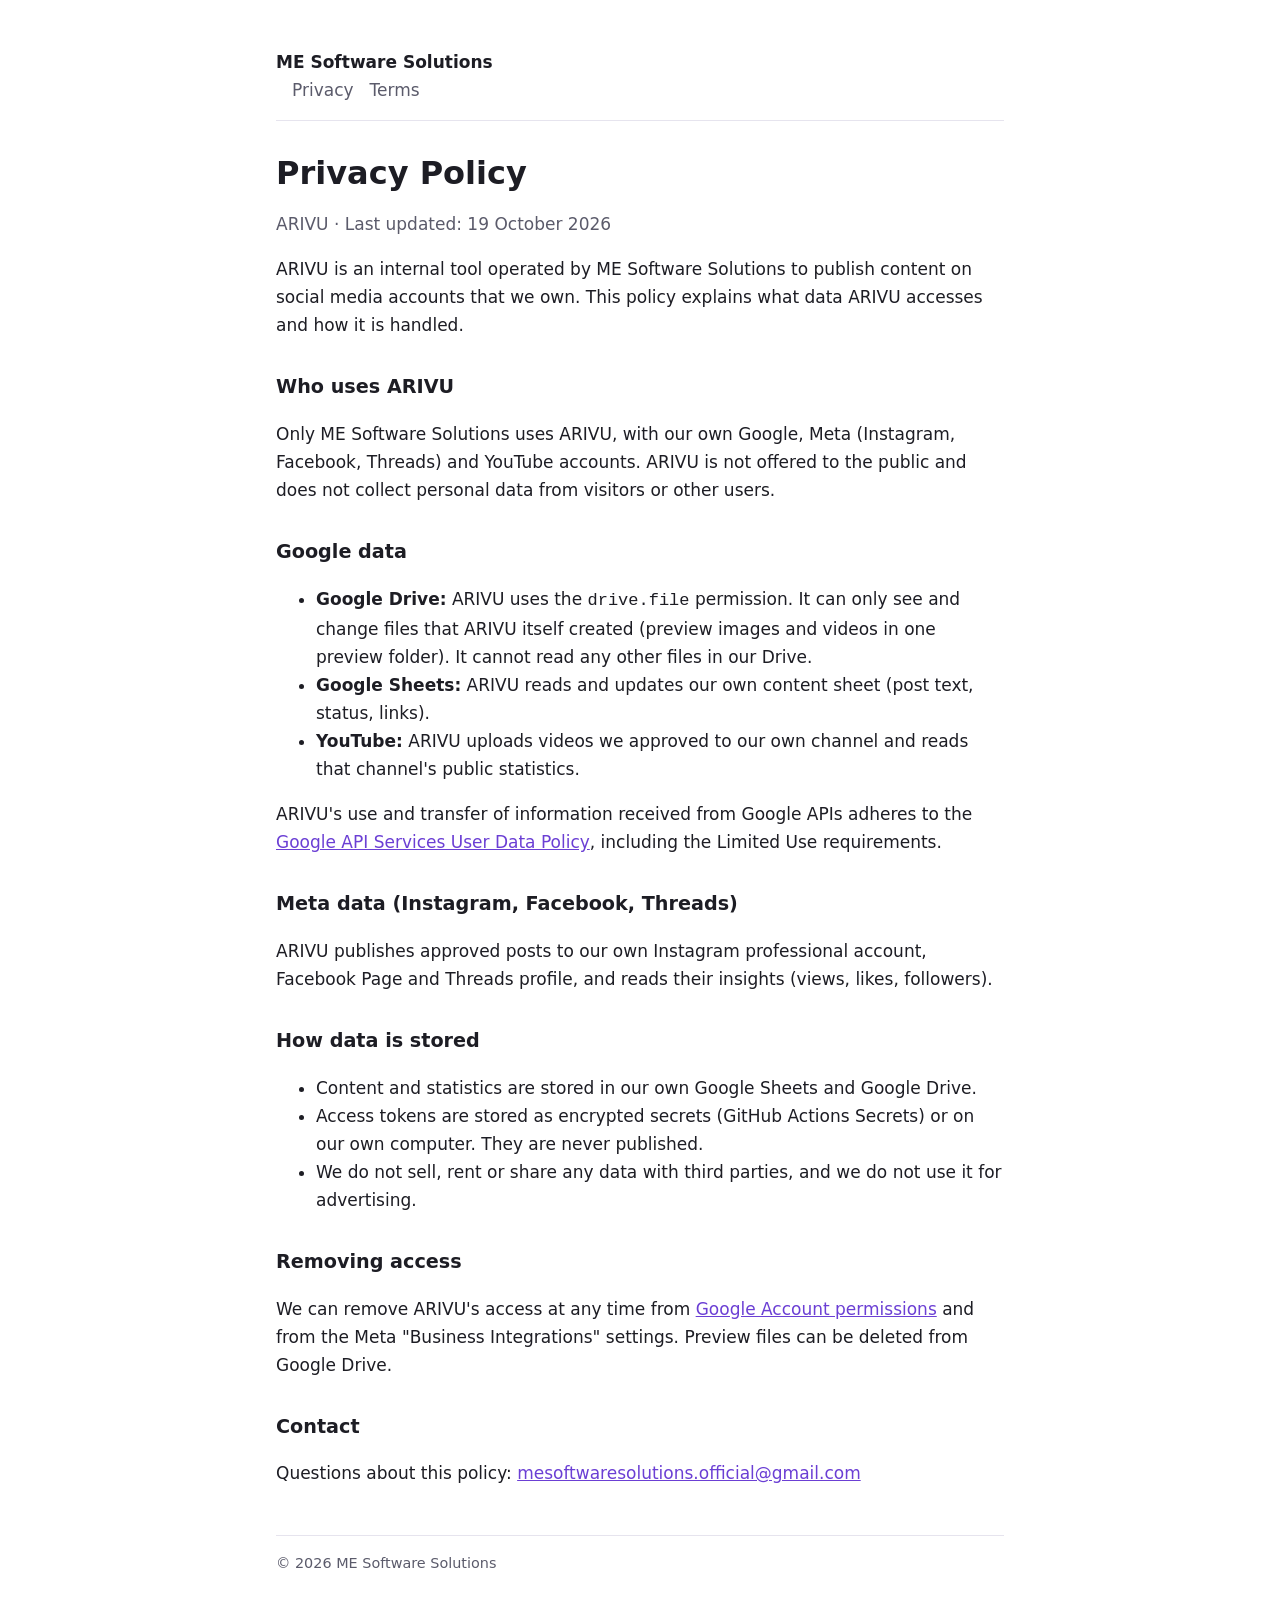
==== privacy.html @ d6d354a6 "Add ARIVU home, privacy policy and terms pages Co-Authored-By: Claude Opus 5.5 <noreply@anthropic.co" ====
<!doctype html>
<html lang="en">
<head>
<meta charset="utf-8">
<meta name="viewport" content="width=device-width, initial-scale=1">
<title>Privacy Policy — ARIVU</title>
<link rel="stylesheet" href="style.css">
</head>
<body>
<main>
  <header>
    <a class="brand" href="./">ME Software Solutions</a>
    <nav><a href="privacy.html">Privacy</a><a href="terms.html">Terms</a></nav>
  </header>

  <h1>Privacy Policy</h1>
  <p class="muted">ARIVU · Last updated: 19 October 2026</p>

  <p>ARIVU is an internal tool operated by ME Software Solutions to publish content on
  social media accounts that we own. This policy explains what data ARIVU accesses
  and how it is handled.</p>

  <h2>Who uses ARIVU</h2>
  <p>Only ME Software Solutions uses ARIVU, with our own Google, Meta (Instagram,
  Facebook, Threads) and YouTube accounts. ARIVU is not offered to the public and does
  not collect personal data from visitors or other users.</p>

  <h2>Google data</h2>
  <ul>
    <li><strong>Google Drive:</strong> ARIVU uses the <code>drive.file</code> permission.
      It can only see and change files that ARIVU itself created (preview images and
      videos in one preview folder). It cannot read any other files in our Drive.</li>
    <li><strong>Google Sheets:</strong> ARIVU reads and updates our own content sheet
      (post text, status, links).</li>
    <li><strong>YouTube:</strong> ARIVU uploads videos we approved to our own channel and
      reads that channel's public statistics.</li>
  </ul>
  <p>ARIVU's use and transfer of information received from Google APIs adheres to the
  <a href="https://developers.google.com/terms/api-services-user-data-policy">Google API
  Services User Data Policy</a>, including the Limited Use requirements.</p>

  <h2>Meta data (Instagram, Facebook, Threads)</h2>
  <p>ARIVU publishes approved posts to our own Instagram professional account, Facebook
  Page and Threads profile, and reads their insights (views, likes, followers).</p>

  <h2>How data is stored</h2>
  <ul>
    <li>Content and statistics are stored in our own Google Sheets and Google Drive.</li>
    <li>Access tokens are stored as encrypted secrets (GitHub Actions Secrets) or on our
      own computer. They are never published.</li>
    <li>We do not sell, rent or share any data with third parties, and we do not use it
      for advertising.</li>
  </ul>

  <h2>Removing access</h2>
  <p>We can remove ARIVU's access at any time from
  <a href="https://myaccount.google.com/permissions">Google Account permissions</a> and from
  the Meta "Business Integrations" settings. Preview files can be deleted from Google Drive.</p>

  <h2>Contact</h2>
  <p>Questions about this policy:
  <a href="mailto:mesoftwaresolutions.official@gmail.com">mesoftwaresolutions.official@gmail.com</a></p>

  <footer>© 2026 ME Software Solutions</footer>
</main>
</body>
</html>
---- style.css ----
:root {
  --bg: #ffffff;
  --text: #1d1d24;
  --muted: #5b5b6b;
  --accent: #6b3fd4;
  --line: #e6e4ee;
}
@media (prefers-color-scheme: dark) {
  :root { --bg: #121018; --text: #ecebf2; --muted: #a9a6b8; --accent: #b79cff; --line: #2b2836; }
}
* { box-sizing: border-box; }
body {
  margin: 0;
  background: var(--bg);
  color: var(--text);
  font: 17px/1.65 system-ui, -apple-system, "Segoe UI", Roboto, sans-serif;
}
main { max-width: 760px; margin: 0 auto; padding: 48px 16px 64px; }
header { border-bottom: 1px solid var(--line); padding-bottom: 16px; margin-bottom: 32px; }
header a.brand { color: var(--text); font-weight: 700; text-decoration: none; }
nav a { margin-left: 16px; color: var(--muted); text-decoration: none; }
nav a:hover, a { color: var(--accent); }
h1 { font-size: 2rem; line-height: 1.25; margin: 0 0 8px; }
h2 { font-size: 1.2rem; margin-top: 32px; }
.muted { color: var(--muted); }
footer { margin-top: 48px; padding-top: 16px; border-top: 1px solid var(--line); color: var(--muted); font-size: 0.9rem; }
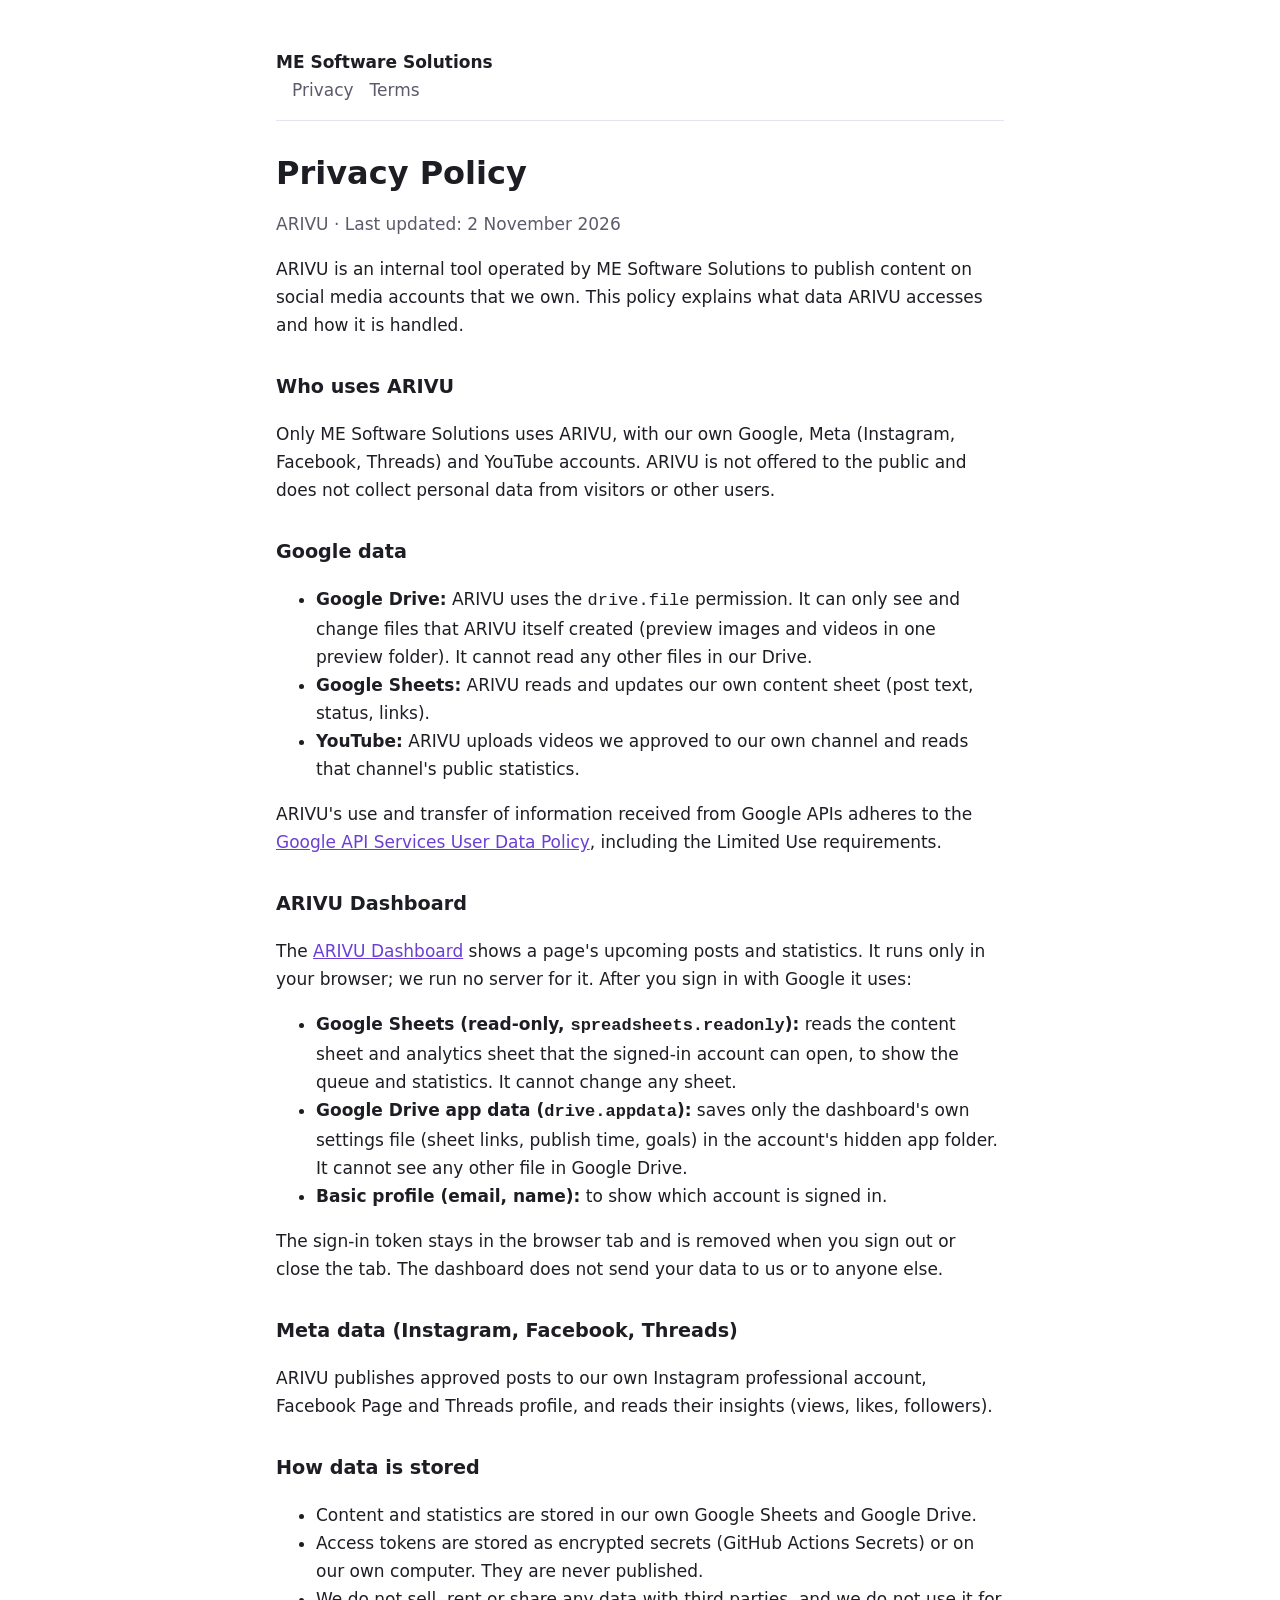
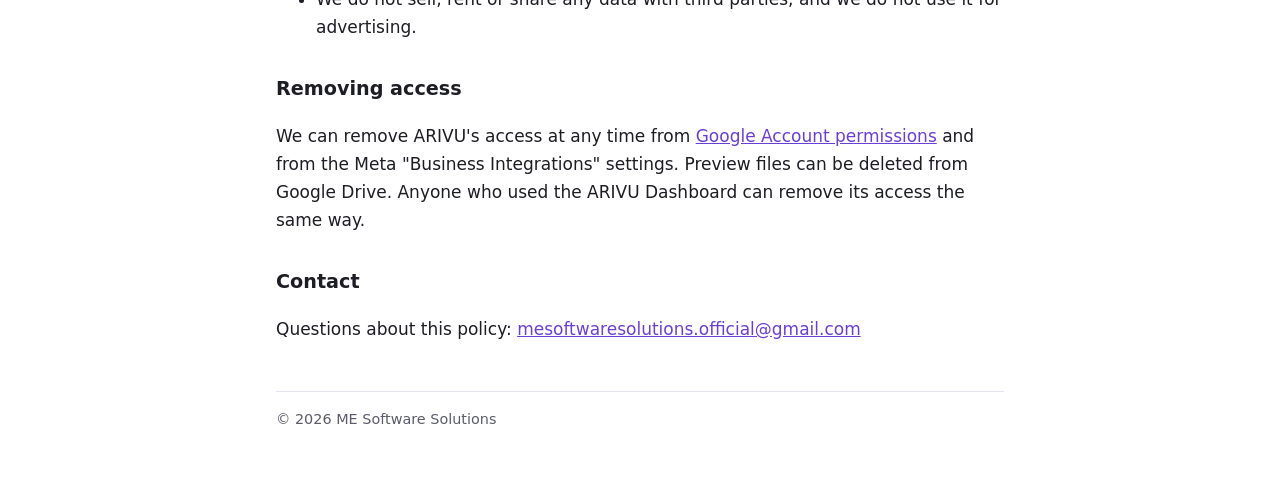
==== commit 74182d2d: "Privacy: add ARIVU Dashboard (read-only Sheets, Drive app data) Co-Authored-By: Claude Opus 5.5 <nor" ====
--- a/privacy.html
+++ b/privacy.html
@@ -14,7 +14,7 @@
   </header>
 
   <h1>Privacy Policy</h1>
-  <p class="muted">ARIVU · Last updated: 19 October 2026</p>
+  <p class="muted">ARIVU · Last updated: 2 November 2026</p>
 
   <p>ARIVU is an internal tool operated by ME Software Solutions to publish content on
   social media accounts that we own. This policy explains what data ARIVU accesses
@@ -39,6 +39,22 @@
   <a href="https://developers.google.com/terms/api-services-user-data-policy">Google API
   Services User Data Policy</a>, including the Limited Use requirements.</p>
 
+  <h2>ARIVU Dashboard</h2>
+  <p>The <a href="https://mesoftwaresolutions.github.io/arivu-dashboard/">ARIVU Dashboard</a>
+  shows a page's upcoming posts and statistics. It runs only in your browser; we run no
+  server for it. After you sign in with Google it uses:</p>
+  <ul>
+    <li><strong>Google Sheets (read-only, <code>spreadsheets.readonly</code>):</strong> reads the
+      content sheet and analytics sheet that the signed-in account can open, to show the queue
+      and statistics. It cannot change any sheet.</li>
+    <li><strong>Google Drive app data (<code>drive.appdata</code>):</strong> saves only the
+      dashboard's own settings file (sheet links, publish time, goals) in the account's hidden
+      app folder. It cannot see any other file in Google Drive.</li>
+    <li><strong>Basic profile (email, name):</strong> to show which account is signed in.</li>
+  </ul>
+  <p>The sign-in token stays in the browser tab and is removed when you sign out or close
+  the tab. The dashboard does not send your data to us or to anyone else.</p>
+
   <h2>Meta data (Instagram, Facebook, Threads)</h2>
   <p>ARIVU publishes approved posts to our own Instagram professional account, Facebook
   Page and Threads profile, and reads their insights (views, likes, followers).</p>
@@ -55,7 +71,7 @@
   <h2>Removing access</h2>
   <p>We can remove ARIVU's access at any time from
   <a href="https://myaccount.google.com/permissions">Google Account permissions</a> and from
-  the Meta "Business Integrations" settings. Preview files can be deleted from Google Drive.</p>
+  the Meta "Business Integrations" settings. Preview files can be deleted from Google Drive. Anyone who used the ARIVU Dashboard can remove its access the same way.</p>
 
   <h2>Contact</h2>
   <p>Questions about this policy:
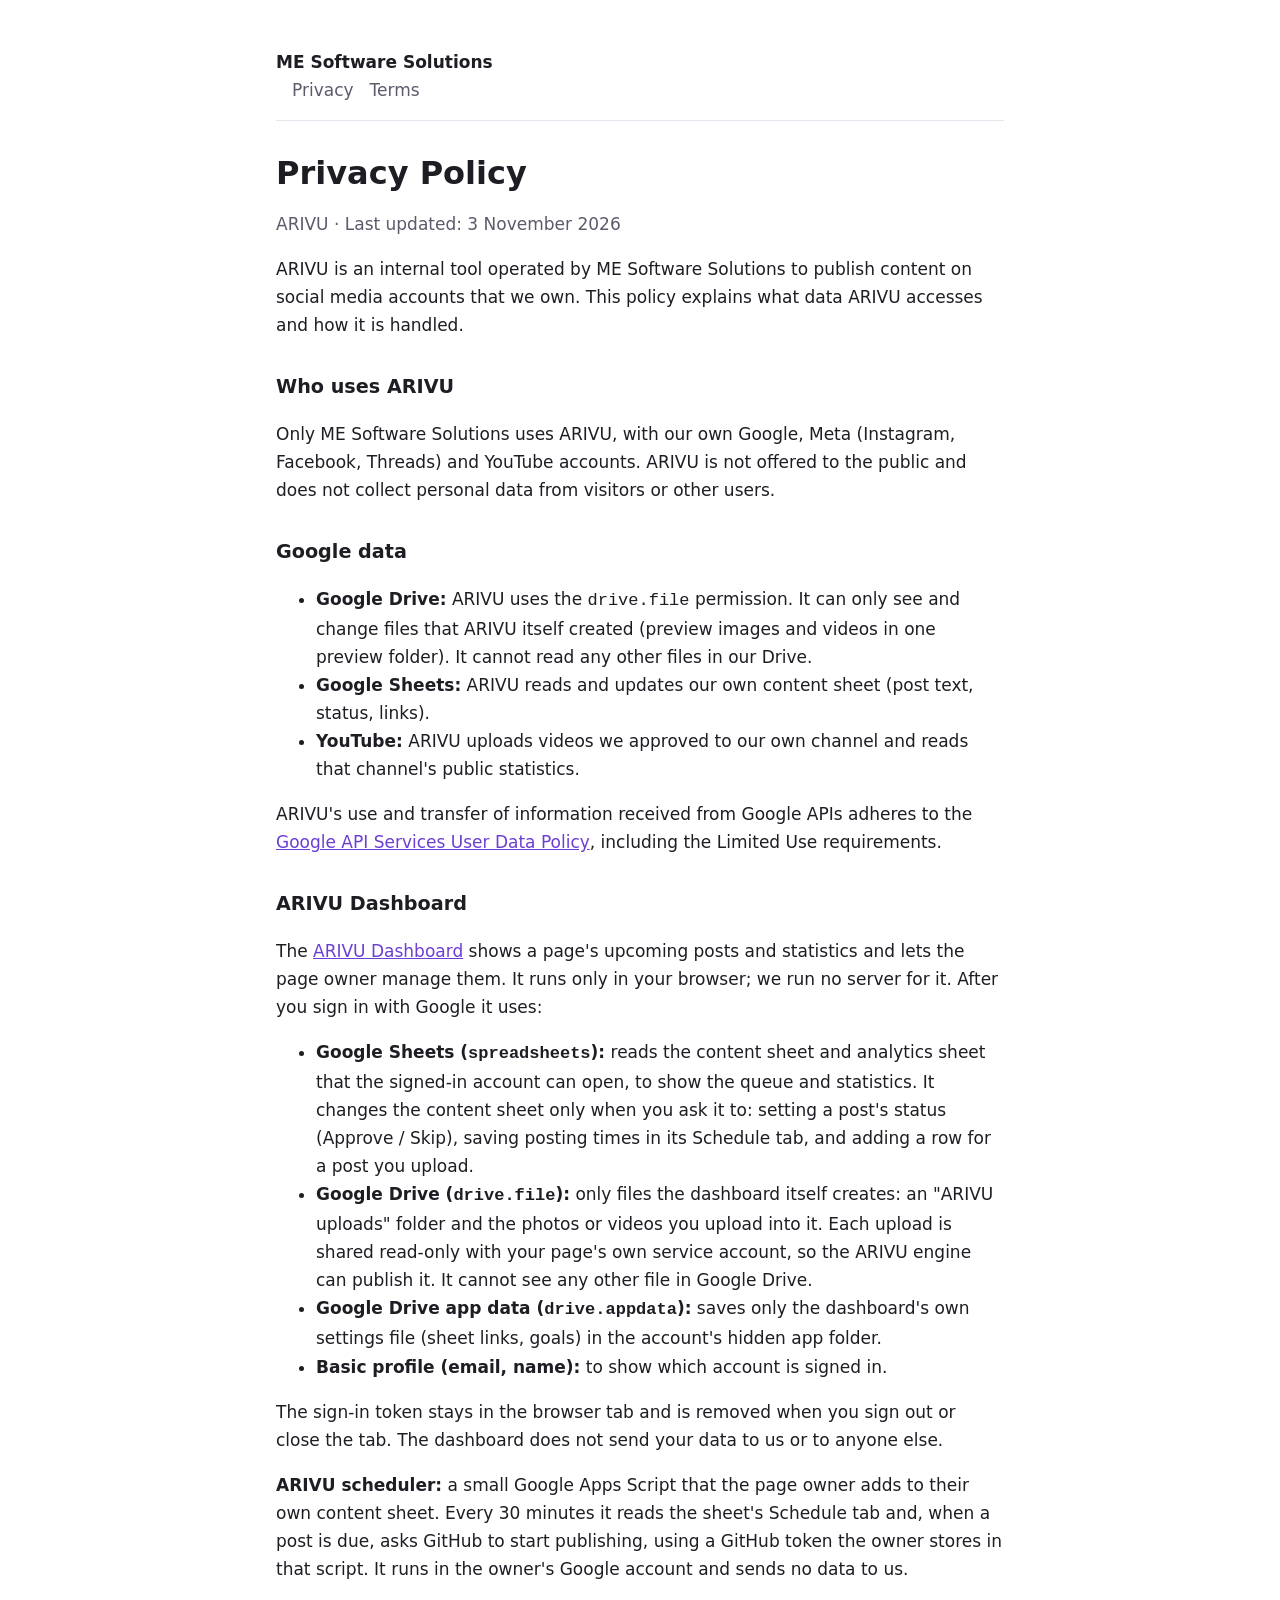
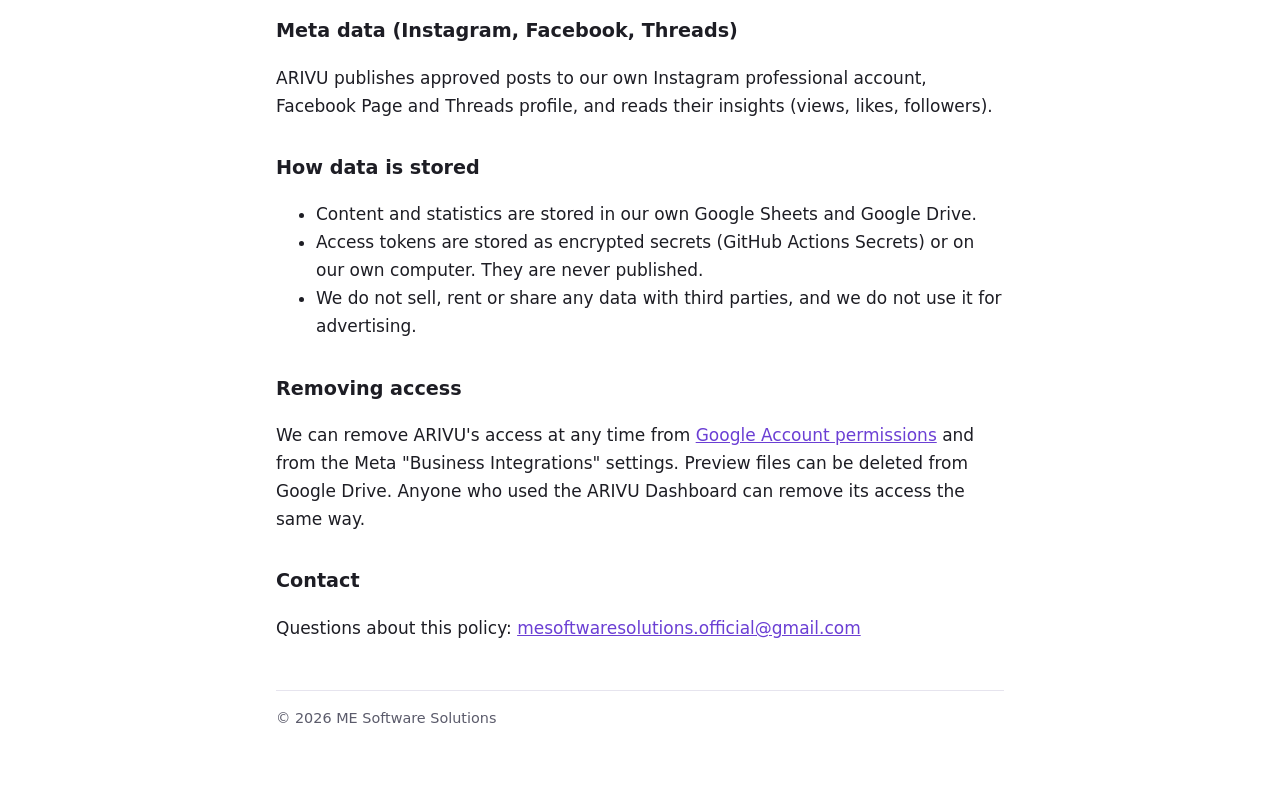
==== commit 65af9fd6: "Privacy: dashboard writes (status, schedule, uploads) and the Apps Script scheduler Co-Authored-By: " ====
--- a/privacy.html
+++ b/privacy.html
@@ -14,7 +14,7 @@
   </header>
 
   <h1>Privacy Policy</h1>
-  <p class="muted">ARIVU · Last updated: 2 November 2026</p>
+  <p class="muted">ARIVU · Last updated: 3 November 2026</p>
 
   <p>ARIVU is an internal tool operated by ME Software Solutions to publish content on
   social media accounts that we own. This policy explains what data ARIVU accesses
@@ -41,19 +41,27 @@
 
   <h2>ARIVU Dashboard</h2>
   <p>The <a href="https://mesoftwaresolutions.github.io/arivu-dashboard/">ARIVU Dashboard</a>
-  shows a page's upcoming posts and statistics. It runs only in your browser; we run no
-  server for it. After you sign in with Google it uses:</p>
+  shows a page's upcoming posts and statistics and lets the page owner manage them. It runs
+  only in your browser; we run no server for it. After you sign in with Google it uses:</p>
   <ul>
-    <li><strong>Google Sheets (read-only, <code>spreadsheets.readonly</code>):</strong> reads the
-      content sheet and analytics sheet that the signed-in account can open, to show the queue
-      and statistics. It cannot change any sheet.</li>
+    <li><strong>Google Sheets (<code>spreadsheets</code>):</strong> reads the content sheet and
+      analytics sheet that the signed-in account can open, to show the queue and statistics. It
+      changes the content sheet only when you ask it to: setting a post's status (Approve / Skip),
+      saving posting times in its Schedule tab, and adding a row for a post you upload.</li>
+    <li><strong>Google Drive (<code>drive.file</code>):</strong> only files the dashboard itself
+      creates: an "ARIVU uploads" folder and the photos or videos you upload into it. Each upload
+      is shared read-only with your page's own service account, so the ARIVU engine can publish
+      it. It cannot see any other file in Google Drive.</li>
     <li><strong>Google Drive app data (<code>drive.appdata</code>):</strong> saves only the
-      dashboard's own settings file (sheet links, publish time, goals) in the account's hidden
-      app folder. It cannot see any other file in Google Drive.</li>
+      dashboard's own settings file (sheet links, goals) in the account's hidden app folder.</li>
     <li><strong>Basic profile (email, name):</strong> to show which account is signed in.</li>
   </ul>
   <p>The sign-in token stays in the browser tab and is removed when you sign out or close
   the tab. The dashboard does not send your data to us or to anyone else.</p>
+  <p><strong>ARIVU scheduler:</strong> a small Google Apps Script that the page owner adds to their
+  own content sheet. Every 30 minutes it reads the sheet's Schedule tab and, when a post is due,
+  asks GitHub to start publishing, using a GitHub token the owner stores in that script. It runs
+  in the owner's Google account and sends no data to us.</p>
 
   <h2>Meta data (Instagram, Facebook, Threads)</h2>
   <p>ARIVU publishes approved posts to our own Instagram professional account, Facebook
